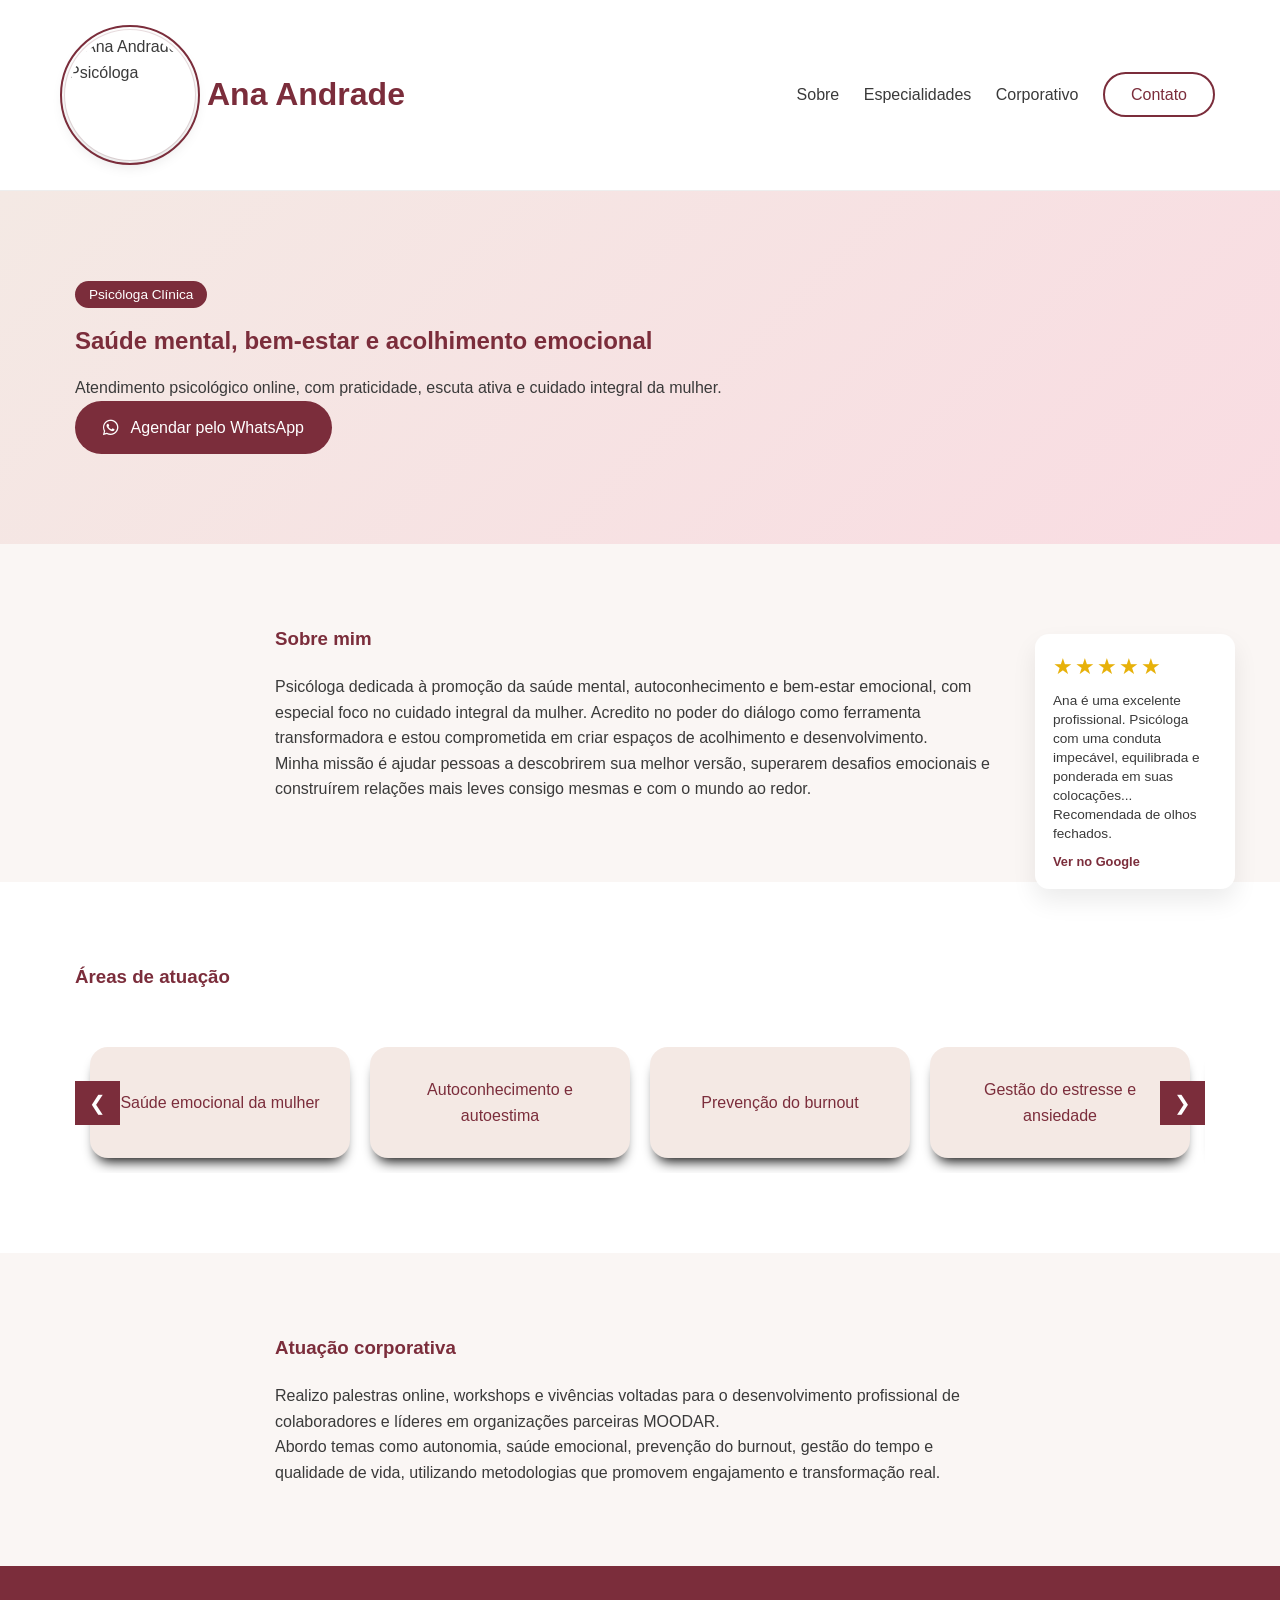
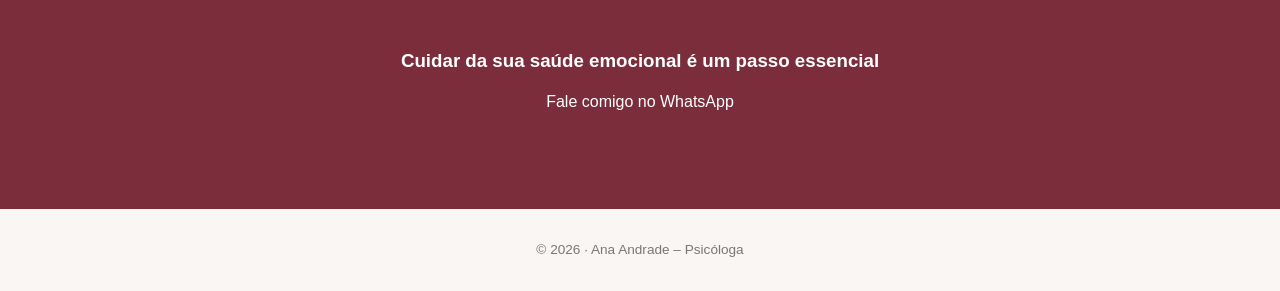
==== index.html @ 857afba7 "Update index.html" ====
<!DOCTYPE html>
<html lang="pt-BR">
<head>
  <meta charset="UTF-8" />
  <meta name="viewport" content="width=device-width, initial-scale=1.0" />
  <title>Ana Andrade | Psicóloga</title>
  <link rel="icon" type="image/png" href="favicon.png">
  <link rel="apple-touch-icon" sizes="180x180" href="favicon_io/apple-touch-icon.png">
<link rel="icon" type="image/png" sizes="32x32" href="favicon_io/favicon-32x32.png">
<link rel="icon" type="image/png" sizes="16x16" href="favicon_io/favicon-16x16.png">
<link rel="manifest" href="/site.webmanifest">
<link rel="stylesheet" href="style.css" />
<link rel="stylesheet" href="https://cdnjs.cloudflare.com/ajax/libs/font-awesome/6.5.0/css/all.min.css">
</head>
<body>

<header class="header">
  <div class="container">
<div class="brand">
  <img src="img/ana.png" alt="Ana Andrade Psicóloga" class="brand-photo">
  <h1 class="logo">Ana Andrade</h1>
</div>

    <nav>
      <a href="#sobre">Sobre</a>
      <a href="#especialidades">Especialidades</a>
      <a href="#corporativo">Corporativo</a>
      <a href="contato.html" class="btn-outline">Contato</a>
    </nav>
  </div>
</header>

<section class="hero">
  <div class="container hero-grid">
    <div class="hero-text">
      <span class="tag">Psicóloga Clínica</span>
      <h2>Saúde mental, bem-estar e acolhimento emocional</h2>
      <p>
        Atendimento psicológico online, com praticidade, escuta ativa e
        cuidado integral da mulher.
      </p>
      <a
        href="https://wa.me/5548996063367"
        target="_blank"
        class="btn-primary"
      >
      <i class="fa-brands fa-whatsapp"></i>
        Agendar pelo WhatsApp
      </a>
    </div>
  </div>
</section>

<section id="sobre" class="section">
  <div class="container narrow">
    <h3>Sobre mim</h3>
    <p>
      Psicóloga dedicada à promoção da saúde mental, autoconhecimento e
      bem-estar emocional, com especial foco no cuidado integral da mulher.
      Acredito no poder do diálogo como ferramenta transformadora e estou
      comprometida em criar espaços de acolhimento e desenvolvimento.
    </p>
    <p>
      Minha missão é ajudar pessoas a descobrirem sua melhor versão,
      superarem desafios emocionais e construírem relações mais leves
      consigo mesmas e com o mundo ao redor.
    </p>

      <!-- REVIEW BOX -->
  <div class="review-float">
    <div class="stars">★★★★★</div>
    <p>
      Ana é uma excelente profissional. Psicóloga com uma conduta impecável,
      equilibrada e ponderada em suas colocações...
      Recomendada de olhos fechados.
    </p>

    <a 
      href="https://share.google/RLY4iRSpe7OBVl3Nb"
      target="_blank">
      Ver no Google
    </a>
  </div>


  </div>



</section>

<section id="especialidades" class="section alt">
  <div class="container">
    <h3>Áreas de atuação</h3>

    <div class="carousel">
      <button class="carousel-btn prev">&#10094;</button>

      <div class="carousel-track">
        <div class="card">Saúde emocional da mulher</div>
        <div class="card">Autoconhecimento e autoestima</div>
        <div class="card">Prevenção do burnout</div>
        <div class="card">Gestão do estresse e ansiedade</div>
        <div class="card">Qualidade de vida</div>
        <div class="card">Relações interpessoais</div>
      </div>

      <button class="carousel-btn next">&#10095;</button>
    </div>
  </div>
</section>

<section id="corporativo" class="section">
  <div class="container narrow">
    <h3>Atuação corporativa</h3>
    <p>
      Realizo palestras online, workshops e vivências voltadas para o
      desenvolvimento profissional de colaboradores e líderes em
      organizações parceiras MOODAR.
    </p>
    <p>
      Abordo temas como autonomia, saúde emocional, prevenção do burnout,
      gestão do tempo e qualidade de vida, utilizando metodologias que
      promovem engajamento e transformação real.
    </p>
  </div>
</section>

<section class="cta">
  <div class="container">
    <h3>Cuidar da sua saúde emocional é um passo essencial</h3>
    <a
      href="https://wa.me/5548996063367"
      target="_blank"
      class="btn-primary"
    >
      Fale comigo no WhatsApp
    </a>
  </div>
</section>

<footer class="footer">
  <p>© 2026 · Ana Andrade – Psicóloga</p>
</footer>

<script src="script.js"></script>
</body>
</html>
---- style.css ----
:root {
  --vinho: #7b2d3b;
  --rosé: #c96a7c;
  --nude: #f4e9e4;
  --bege: #faf6f4;
  --texto: #3a3a3a;
}

* {
  margin: 0;
  padding: 0;
  box-sizing: border-box;
}

body {
  font-family: "Segoe UI", sans-serif;
  color: var(--texto);
  background-color: var(--bege);
  line-height: 1.6;
}

a {
  text-decoration: none;
}

.container {
  width: 90%;
  max-width: 1150px;
  margin: auto;
  /*border-style: solid;
  border-color: blue; */
  padding: 10px;
  position: relative;
}

.narrow {
  max-width: 750px;
}


/* ===== Icones Social Media ===== */
.social-premium {
  display: flex;
  gap: 14px;
  flex-wrap: wrap;
}

.social-premium a {
  display: inline-flex;
  align-items: center;
  gap: 10px;
  text-decoration: none;
  font-weight: 500;
  transition: transform .2s ease, box-shadow .2s ease;
}

/* selo circular */
.social-premium i {
  width: 42px;
  height: 42px;
  border-radius: 50%;
  display: flex;
  align-items: center;
  justify-content: center;
  background: #f5f5f5;
  font-size: 18px;
  transition: background .2s ease, color .2s ease;
}

/* hover elegante */
.social-premium a:hover {
  transform: translateY(-2px);
}

.social-premium a:hover i {
  background: #222;
  color: #fff;
}

.hero-grid .fa-whatsapp {
  color: white;
}

.contact-links .fa-whatsapp {
  color: var(--vinho);
}
/* =====Fim Icones Social Media ===== */

.header {
  background: white;
  border-bottom: 1px solid #eee;
}

.header .container {
  display: flex;
  justify-content: space-between;
  align-items: center;
  padding: 30px 0;
}

.logo {
  color: var(--vinho);
}

.brand {
  display: flex;
  align-items: center;
  gap: 12px;
}

.brand-photo {
  width: 130px;
  height: 130px;
  border-radius: 50%;
  object-fit: cover;
 
  /* aro interno */
  padding: 4px;
  background: #ffffff;

  /* aro externo luxo */
  outline: 2px solid var(--vinho);
  outline-offset: 3px;

  /* profundidade */
  box-shadow:
    0 6px 14px rgba(0, 0, 0, 0.10),
    0 0 0 1px rgba(123, 45, 59, 0.15);
}

nav a {
  margin-left: 20px;
  color: var(--texto);
}

.hero {
  background: linear-gradient(135deg, var(--nude), #f9dce2);
  padding: 80px 0;
}

.hero-text h2 {
  color: var(--vinho);
  margin: 15px 0;
}

.tag {
  background: var(--vinho);
  color: white;
  padding: 6px 14px;
  border-radius: 20px;
  font-size: 0.85rem;
}

.section {
  padding: 70px 0;
}

.section.alt {
  background: white;
}

.section h3 {
  color: var(--vinho);
  margin-bottom: 20px;
}

.btn-primary {
  background: var(--vinho);
  color: white;
  padding: 14px 28px;
  border-radius: 30px;
  display: inline-block;
}

.btn-outline {
  border: 2px solid var(--vinho);
  color: var(--vinho);
  padding: 12px 26px;
  border-radius: 30px;
}

.carousel {
  position: relative;
  overflow: hidden;
  margin-top: 40px;
  padding: 15px;
}

.carousel-track {
  display: flex;
  transition: transform 0.4s ease;
  user-select: none;
  /*border-style: solid;
  border-color: yellow;*/
}

.card {
  min-width: 260px;
  background: var(--nude);
  margin-right: 20px;
  padding: 30px;
  border-radius: 18px;

  display: flex;
  align-items: center;
  justify-content: center;
  text-align: center;

  color: var(--vinho);
  font-weight: 500;
  -webkit-box-shadow: 0px 10px 13px -7px #000000, 5px 5px 15px 5px rgba(0,0,0,0); 
  box-shadow: 0px 10px 13px -7px #000000, 5px 5px 15px 5px rgba(0,0,0,0);
}

.carousel-btn {
  position: absolute;
  top: 50%;
  transform: translateY(-50%);
  background: var(--vinho);
  color: white;
  border: none;
  font-size: 20px;
  padding: 10px 14px;
  cursor: pointer;
  z-index: 10;
}

.carousel-btn.prev {
  left: 0;
}

.carousel-btn.next {
  right: 0;
}

.cta {
  background: var(--vinho);
  color: white;
  text-align: center;
  padding: 70px 20px;
}

.footer {
  text-align: center;
  padding: 30px;
  font-size: 0.85rem;
  color: #777;
}

/*Reviews*/
.review-float {
  position: absolute;
  right: -220px;
  top: 20px;

  width: 200px;
  background: white;
  padding: 18px;
  border-radius: 14px;

  box-shadow: 0 12px 25px rgba(0, 0, 0, 0.08);

  font-size: 0.85rem;
  line-height: 1.4;
}

.review-float .stars {
  color: #e7b10a;
  font-size: 22px;
  letter-spacing: 2px;
  margin-bottom: 8px;
}

.review-float a {
  display: inline-block;
  margin-top: 10px;
  color: var(--vinho);
  font-weight: 600;
  font-size: 0.8rem;
}
/*******End of the reviews*****/

.btn-primary i,
.btn-outline i {
  margin-right: 8px;
  font-size: 18px;
  vertical-align: middle;
}

/* Responsivo */
@media (max-width: 768px) {
  nav {
    display: none;
  }

  .hero {
    text-align: center;
  }

  .card {
    min-width: 160px;
  }

 .brand-photo {
    width: 100px;
    height: 100px;
    outline-offset: 2px;
  }

  /*Review*/
  .review-float {
    position: static;   /* volta ao fluxo normal */
    width: 100%;
    margin-top: 25px;
  }  
}
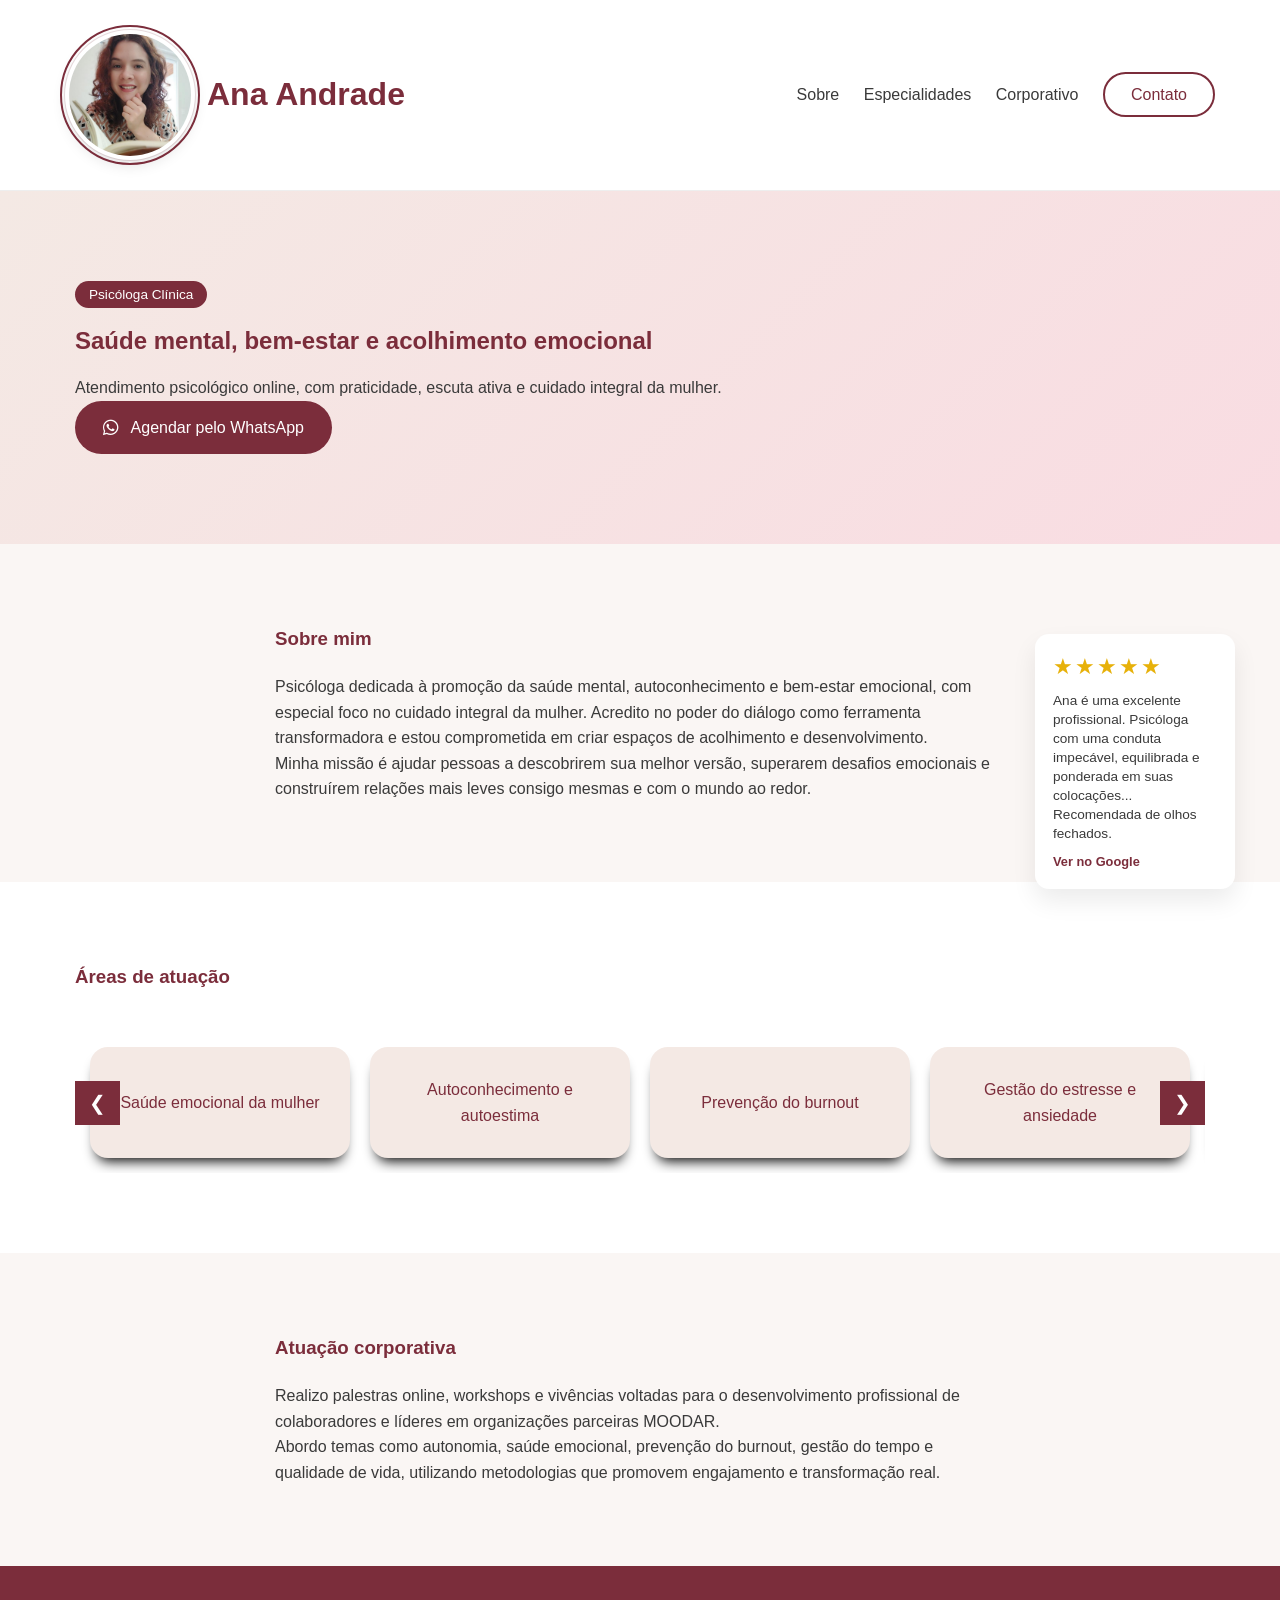
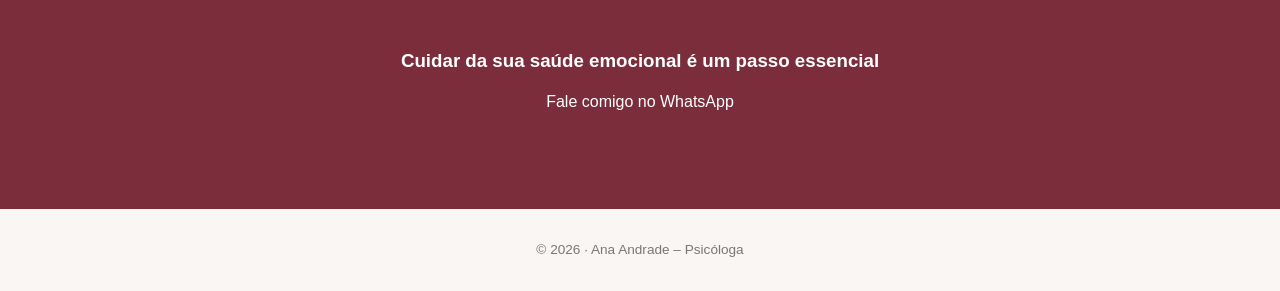
==== commit 4453bef6: "Update index.html" ====
--- a/index.html
+++ b/index.html
@@ -17,7 +17,7 @@
 <header class="header">
   <div class="container">
 <div class="brand">
-  <img src="img/ana.png" alt="Ana Andrade Psicóloga" class="brand-photo">
+  <img src="ana.png" alt="Ana Andrade Psicóloga" class="brand-photo">
   <h1 class="logo">Ana Andrade</h1>
 </div>
 
@@ -151,3 +151,4 @@
 
 
 
+
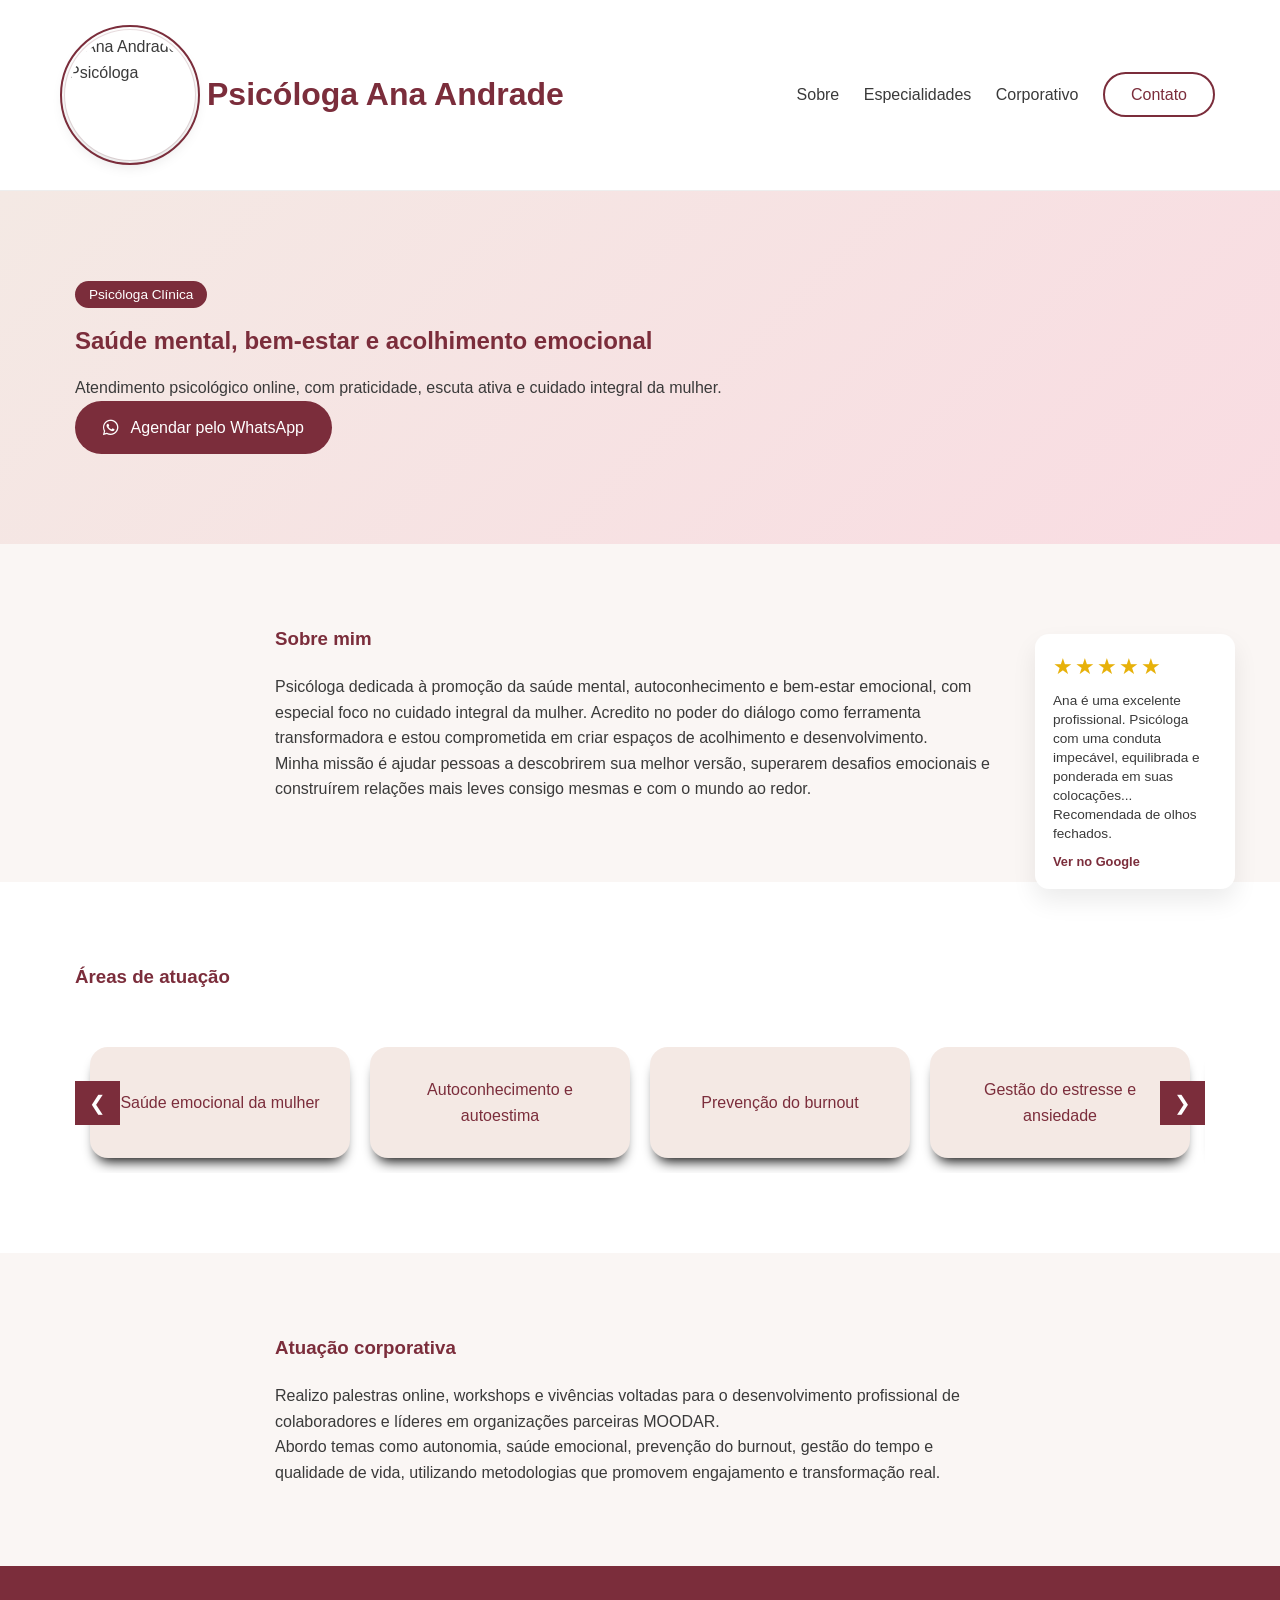
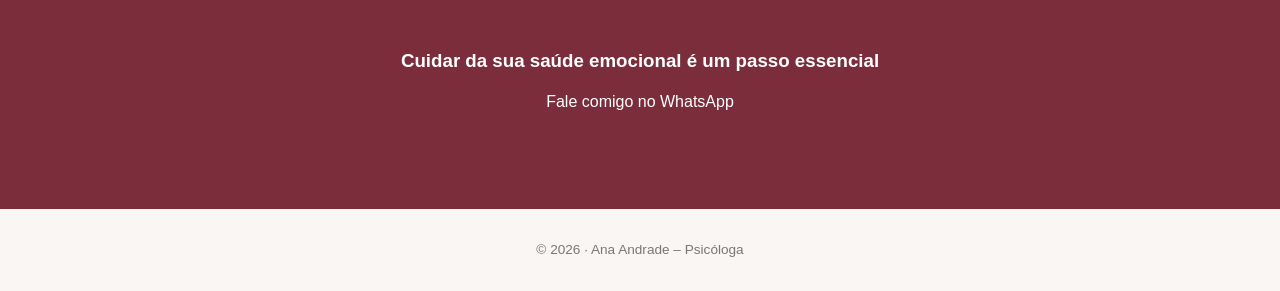
==== commit 371b7c09: "Update index.html SEO improvement" ====
--- a/index.html
+++ b/index.html
@@ -3,22 +3,31 @@
 <head>
   <meta charset="UTF-8" />
   <meta name="viewport" content="width=device-width, initial-scale=1.0" />
+  <meta name="description" content="Psicóloga clínica com atendimento online para mulheres. Acolhimento emocional, ansiedade, autoestima e prevenção do burnout.">
+  <meta property="og:title" content="Ana Andrade | Psicóloga Clínica">
+  <meta property="og:description" content="Atendimento psicológico online com foco na saúde emocional da mulher.">
+  <meta property="og:type" content="website">
+  <meta property="og:url" content="https://anaandrade-psicologia.com/">
+  <meta property="og:image" content="https://anaandrade-psicologia.com/img/ana.png">
+
+
   <title>Ana Andrade | Psicóloga</title>
   <link rel="icon" type="image/png" href="favicon.png">
   <link rel="apple-touch-icon" sizes="180x180" href="favicon_io/apple-touch-icon.png">
-<link rel="icon" type="image/png" sizes="32x32" href="favicon_io/favicon-32x32.png">
-<link rel="icon" type="image/png" sizes="16x16" href="favicon_io/favicon-16x16.png">
-<link rel="manifest" href="/site.webmanifest">
-<link rel="stylesheet" href="style.css" />
-<link rel="stylesheet" href="https://cdnjs.cloudflare.com/ajax/libs/font-awesome/6.5.0/css/all.min.css">
+  <link rel="canonical" href="https://anaandrade-psicologia.com/">
+  <link rel="icon" type="image/png" sizes="32x32" href="favicon_io/favicon-32x32.png">
+  <link rel="icon" type="image/png" sizes="16x16" href="favicon_io/favicon-16x16.png">
+  <link rel="manifest" href="/site.webmanifest">
+  <link rel="stylesheet" href="style.css" />
+  <link rel="stylesheet" href="https://cdnjs.cloudflare.com/ajax/libs/font-awesome/6.5.0/css/all.min.css">
 </head>
 <body>
 
 <header class="header">
   <div class="container">
 <div class="brand">
-  <img src="ana.png" alt="Ana Andrade Psicóloga" class="brand-photo">
-  <h1 class="logo">Ana Andrade</h1>
+  <img src="img/ana.png" alt="Ana Andrade Psicóloga" class="brand-photo">
+  <h1 class="logo">Psicóloga Ana Andrade</h1>
 </div>
 
     <nav>
@@ -76,7 +85,7 @@
     </p>
 
     <a 
-      href="https://share.google/RLY4iRSpe7OBVl3Nb"
+      href="https://www.google.com/search?sca_esv=3379cb34d0679bd3&sxsrf=ANbL-n4u_gncPMuqR0FHEU0vkYH2j4tAqA:1771021724169&si=AL3DRZEsmMGCryMMFSHJ3StBhOdZ2-6yYkXd_doETEE1OR-qOdzDJD5Rd_E27nOmY6ISq2Eoa5RvYeigRALqjjzQDsO2JhdiowMGUH1kb-GRn79OFJAzP0VOZ3kTeZKcuP87H9MUNLb3VFPZjMJmh6IZFqKSe5l_qw%3D%3D&q=Psic%C3%B3loga+-+Ana+Maria+Andrade+Reviews&sa=X&ved=2ahUKEwjhxIiGwteSAxUKq5UCHRamDdUQ0bkNegQIIRAF&biw=1920&bih=919&dpr=1"
       target="_blank">
       Ver no Google
     </a>
@@ -144,7 +153,21 @@
 </footer>
 
 <script src="script.js"></script>
+<script type="application/ld+json">
+{
+  "@context": "https://schema.org",
+  "@type": "Psychologist",
+  "name": "Ana Andrade",
+  "url": "https://anaandrade-psicologia.com/",
+  "areaServed": "BR",
+  "availableService": {
+    "@type": "MedicalTherapy",
+    "name": "Psicoterapia online"
+  }
+}
+
 </body>
+</script>
 </html>
 
 
--- a/style.css
+++ b/style.css
@@ -314,6 +314,3 @@
     margin-top: 25px;
   }  
 }
-
-
-
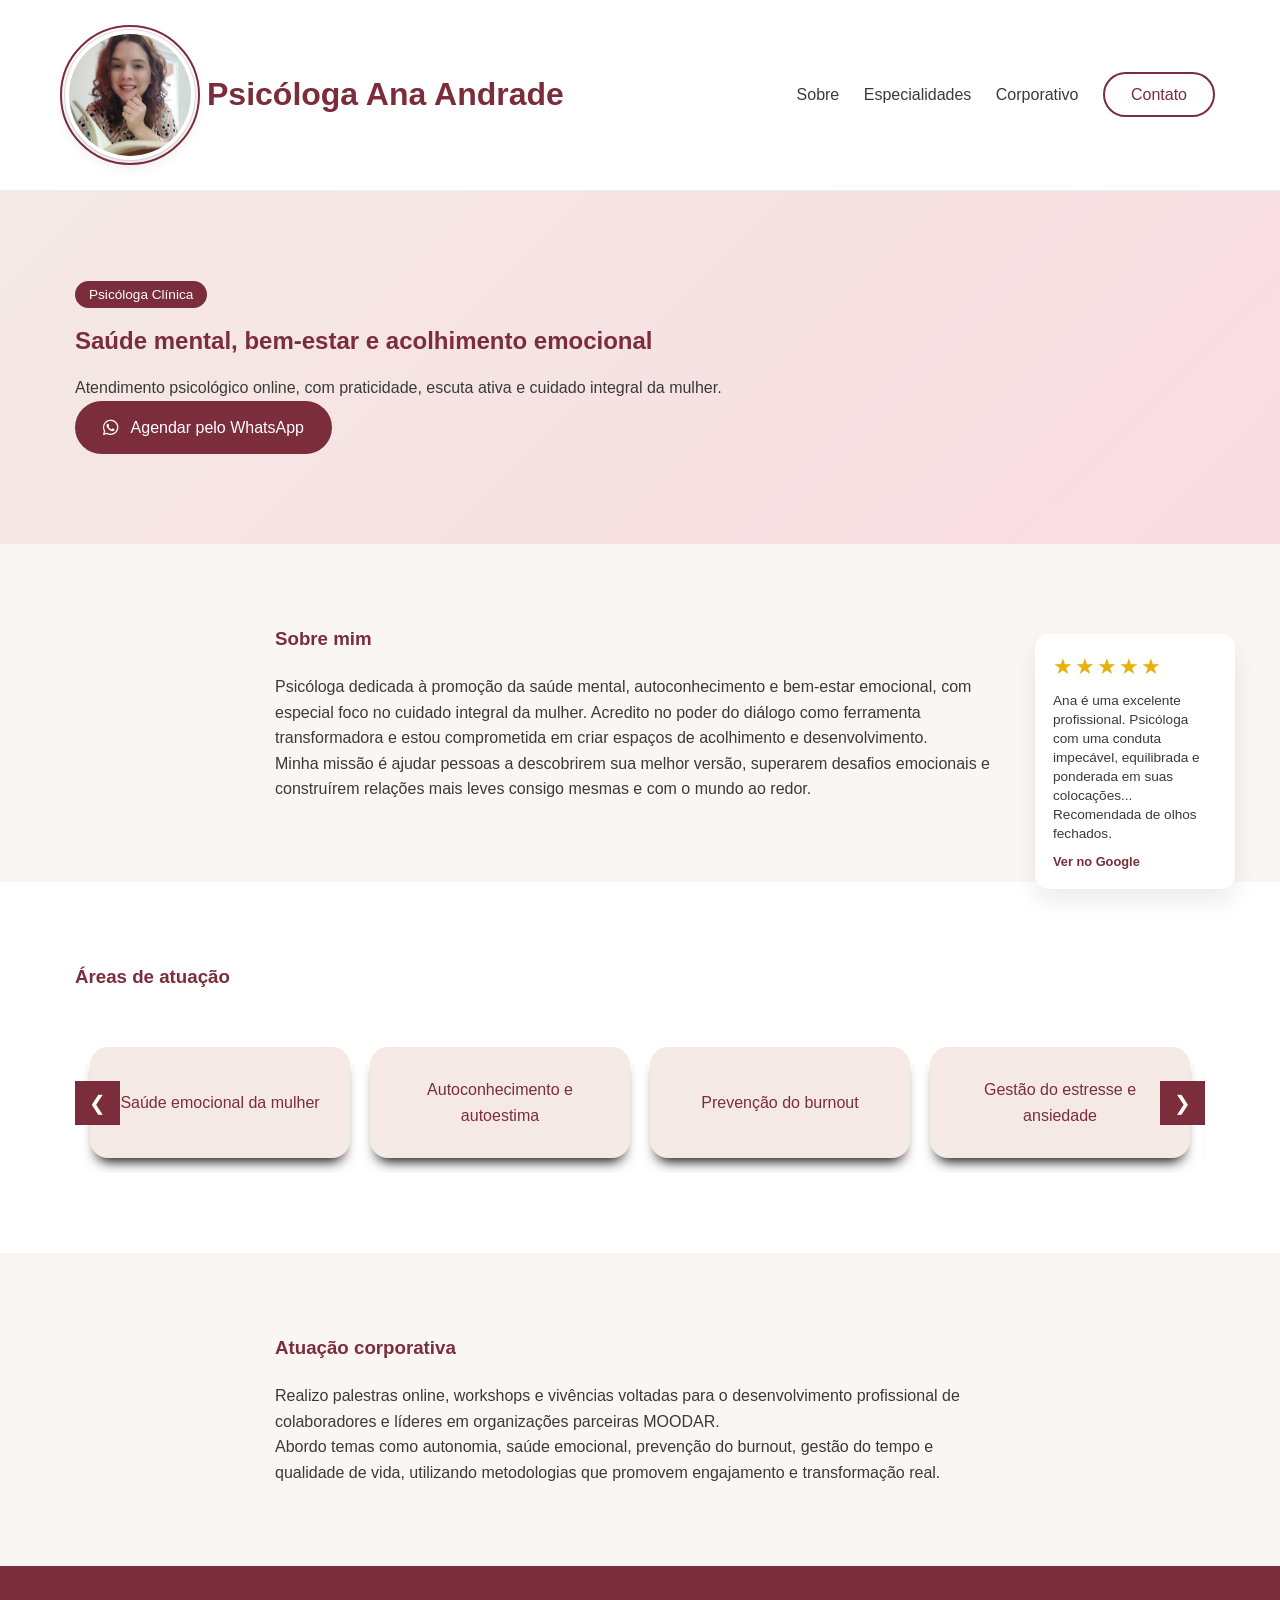
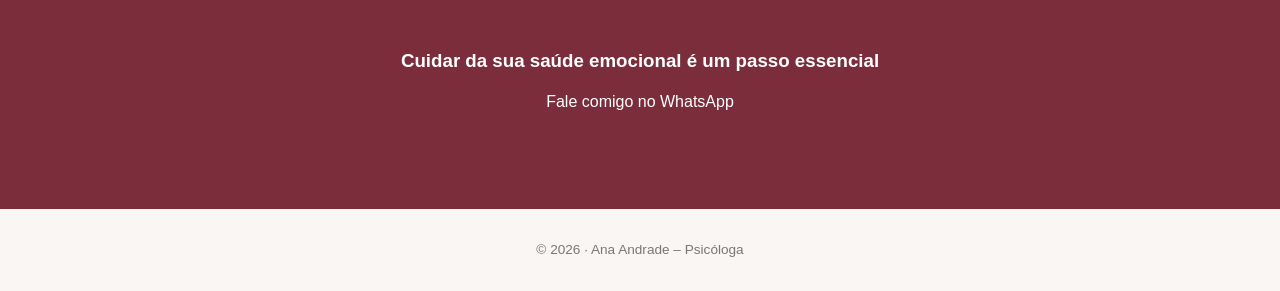
==== commit d4d69cb9: "Update index.html" ====
--- a/index.html
+++ b/index.html
@@ -26,7 +26,7 @@
 <header class="header">
   <div class="container">
 <div class="brand">
-  <img src="img/ana.png" alt="Ana Andrade Psicóloga" class="brand-photo">
+  <img src="ana.png" alt="Ana Andrade Psicóloga" class="brand-photo">
   <h1 class="logo">Psicóloga Ana Andrade</h1>
 </div>
 
@@ -175,3 +175,4 @@
 
 
 
+
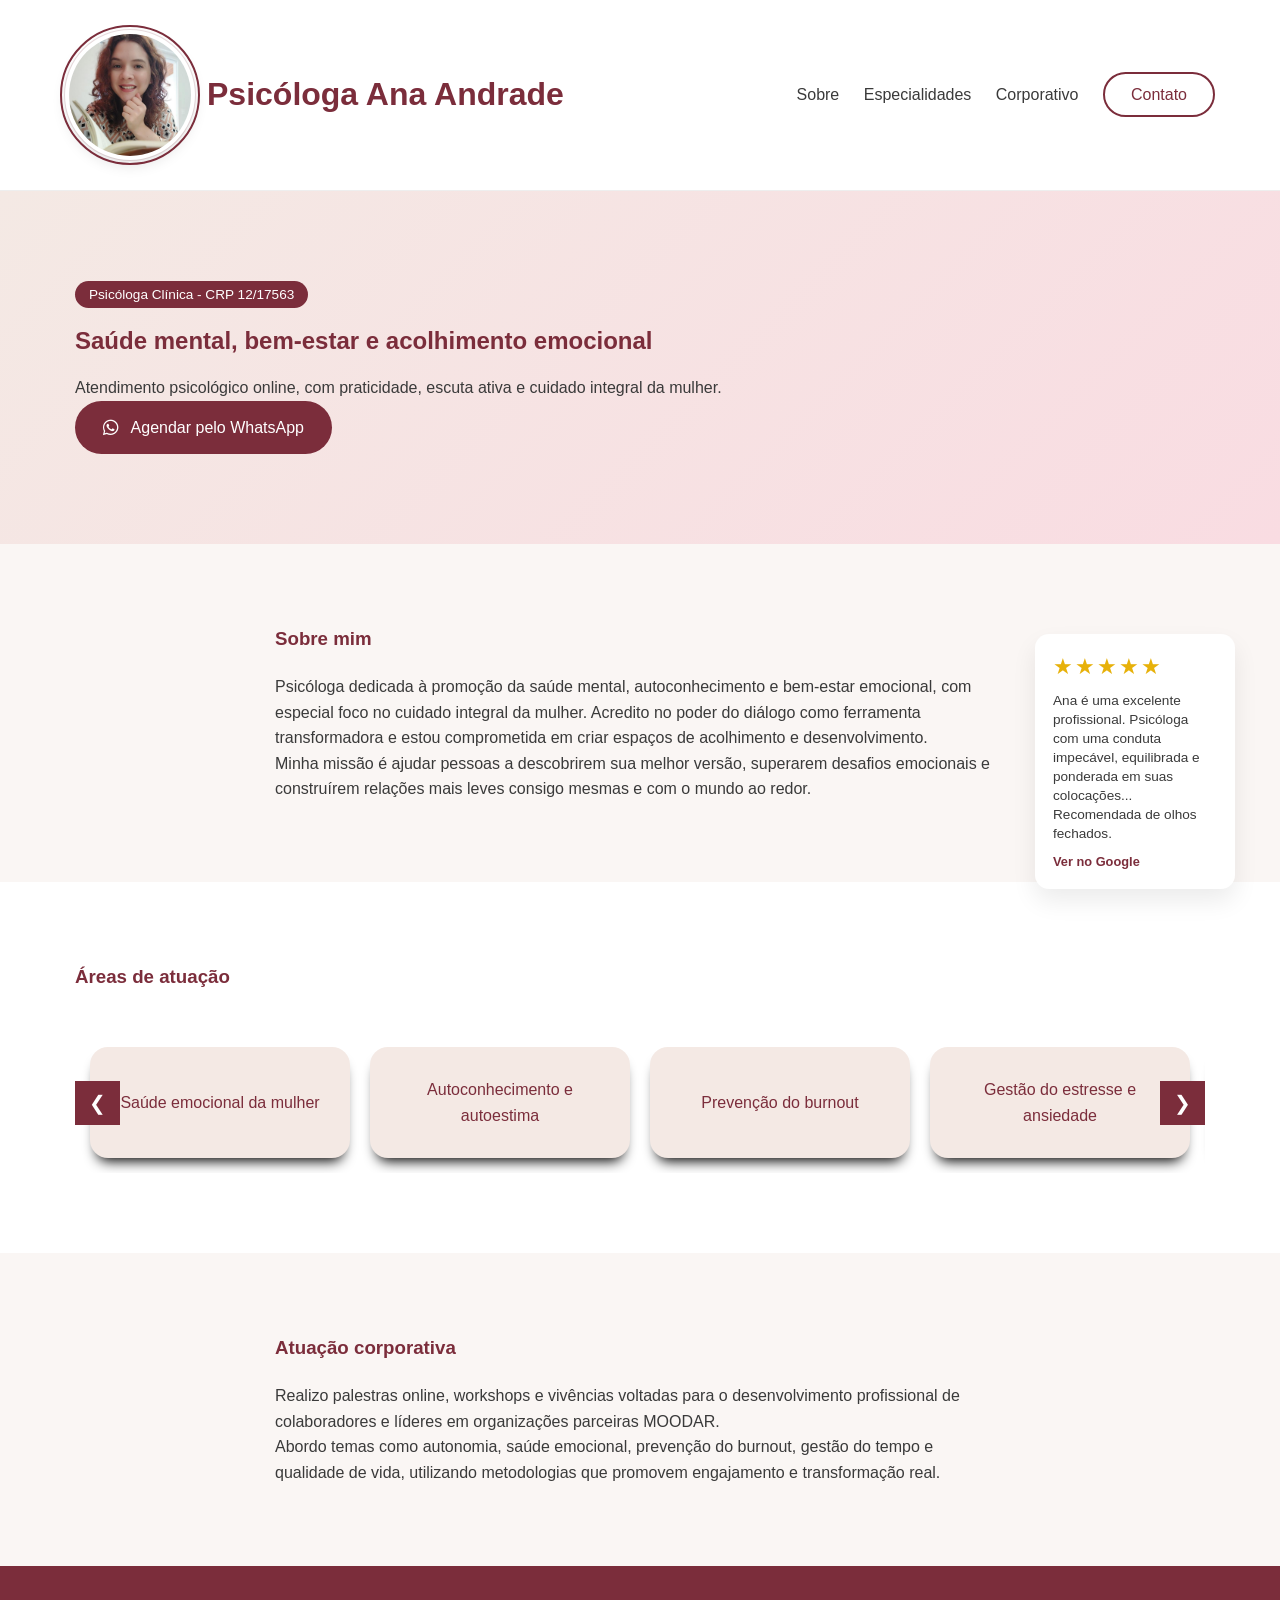
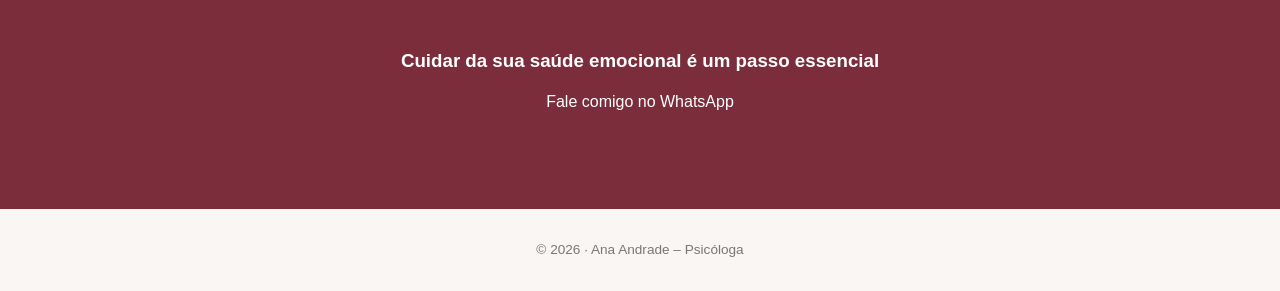
==== commit 79433348: "Update index.html" ====
--- a/index.html
+++ b/index.html
@@ -42,7 +42,7 @@
 <section class="hero">
   <div class="container hero-grid">
     <div class="hero-text">
-      <span class="tag">Psicóloga Clínica</span>
+      <span class="tag">Psicóloga Clínica - CRP 12/17563 </span>
       <h2>Saúde mental, bem-estar e acolhimento emocional</h2>
       <p>
         Atendimento psicológico online, com praticidade, escuta ativa e
@@ -176,3 +176,4 @@
 
 
 
+
